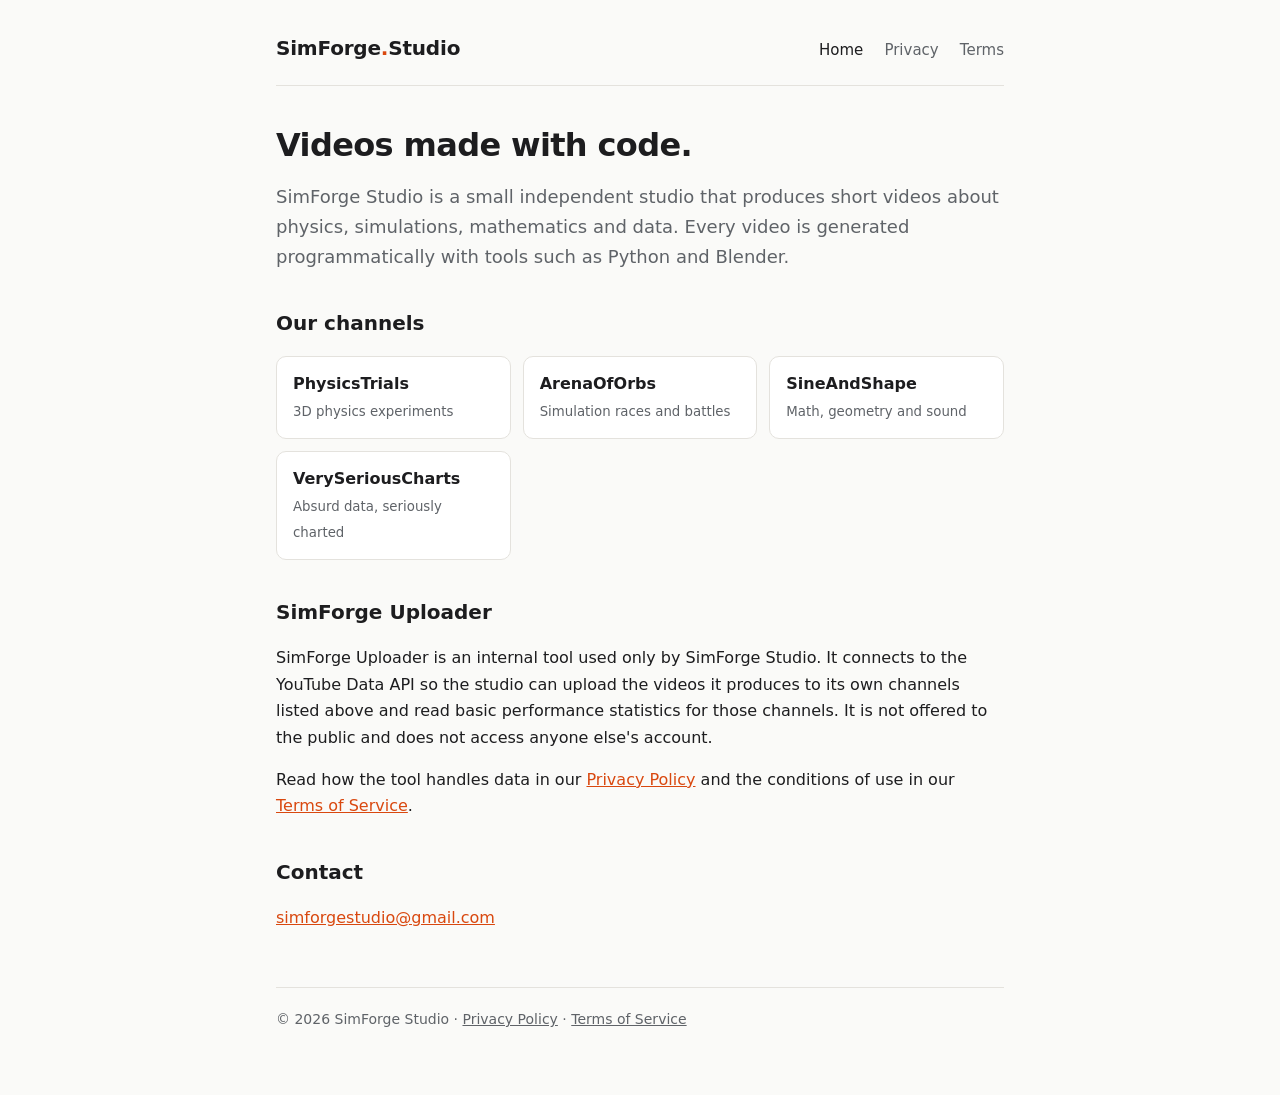
==== index.html @ 4a21b940 "Ana sayfa, gizlilik ve kullanım şartları Co-Authored-By: Claude Opus 5.5 <noreply@anthropic.com>" ====
<!doctype html>
<html lang="en">
<head>
  <meta charset="utf-8">
  <meta name="viewport" content="width=device-width, initial-scale=1">
  <title>SimForge Studio</title>
  <meta name="description" content="SimForge Studio makes short, code-generated physics, simulation, math and data videos for YouTube.">
  <link rel="stylesheet" href="style.css">
</head>
<body>
  <div class="wrap">
    <header>
      <a class="brand" href="./">SimForge<span>.</span>Studio</a>
      <nav>
        <a href="./" aria-current="page">Home</a>
        <a href="privacy.html">Privacy</a>
        <a href="terms.html">Terms</a>
      </nav>
    </header>

    <main>
      <h1>Videos made with code.</h1>
      <p class="lead">SimForge Studio is a small independent studio that produces short videos about
        physics, simulations, mathematics and data. Every video is generated programmatically with
        tools such as Python and Blender.</p>

      <h2>Our channels</h2>
      <ul class="channels">
        <li><strong>PhysicsTrials</strong><small>3D physics experiments</small></li>
        <li><strong>ArenaOfOrbs</strong><small>Simulation races and battles</small></li>
        <li><strong>SineAndShape</strong><small>Math, geometry and sound</small></li>
        <li><strong>VerySeriousCharts</strong><small>Absurd data, seriously charted</small></li>
      </ul>

      <h2>SimForge Uploader</h2>
      <p>SimForge Uploader is an internal tool used only by SimForge Studio. It connects to the
        YouTube Data API so the studio can upload the videos it produces to its own channels listed
        above and read basic performance statistics for those channels. It is not offered to the
        public and does not access anyone else's account.</p>
      <p>Read how the tool handles data in our <a href="privacy.html">Privacy Policy</a> and the
        conditions of use in our <a href="terms.html">Terms of Service</a>.</p>

      <h2>Contact</h2>
      <p><a href="mailto:simforgestudio@gmail.com">simforgestudio@gmail.com</a></p>
    </main>

    <footer>
      © 2026 SimForge Studio · <a href="privacy.html">Privacy Policy</a> · <a href="terms.html">Terms of Service</a>
    </footer>
  </div>
</body>
</html>
---- style.css ----
:root {
  --bg: #fafaf8;
  --fg: #1d1d1f;
  --muted: #5f6368;
  --accent: #d9480f;
  --line: #e4e2dd;
  --card: #ffffff;
}
@media (prefers-color-scheme: dark) {
  :root {
    --bg: #141416;
    --fg: #ececec;
    --muted: #a0a0a8;
    --accent: #ff8a4c;
    --line: #2c2c31;
    --card: #1c1c20;
  }
}
* { box-sizing: border-box; }
html { -webkit-text-size-adjust: 100%; }
body {
  margin: 0;
  background: var(--bg);
  color: var(--fg);
  font: 16px/1.65 system-ui, -apple-system, "Segoe UI", Roboto, sans-serif;
}
.wrap { max-width: 760px; margin: 0 auto; padding: 32px 16px 64px; }
header { display: flex; flex-wrap: wrap; align-items: baseline; justify-content: space-between; gap: 12px; padding-bottom: 20px; border-bottom: 1px solid var(--line); }
.brand { font-weight: 700; font-size: 20px; color: var(--fg); text-decoration: none; letter-spacing: -0.01em; }
.brand span { color: var(--accent); }
nav a { color: var(--muted); text-decoration: none; margin-left: 16px; font-size: 15px; }
nav a:first-child { margin-left: 0; }
nav a:hover, nav a[aria-current] { color: var(--fg); }
h1 { font-size: 32px; line-height: 1.2; letter-spacing: -0.02em; margin: 40px 0 12px; }
h2 { font-size: 20px; margin: 36px 0 8px; }
p, li { color: var(--fg); }
.lead { font-size: 18px; color: var(--muted); }
.muted { color: var(--muted); font-size: 14px; }
a { color: var(--accent); }
ul { padding-left: 22px; }
.channels { display: grid; grid-template-columns: repeat(auto-fit, minmax(200px, 1fr)); gap: 12px; padding: 0; list-style: none; }
.channels li { background: var(--card); border: 1px solid var(--line); border-radius: 10px; padding: 14px 16px; }
.channels strong { display: block; }
.channels small { color: var(--muted); }
footer { margin-top: 56px; padding-top: 20px; border-top: 1px solid var(--line); color: var(--muted); font-size: 14px; }
footer a { color: var(--muted); }
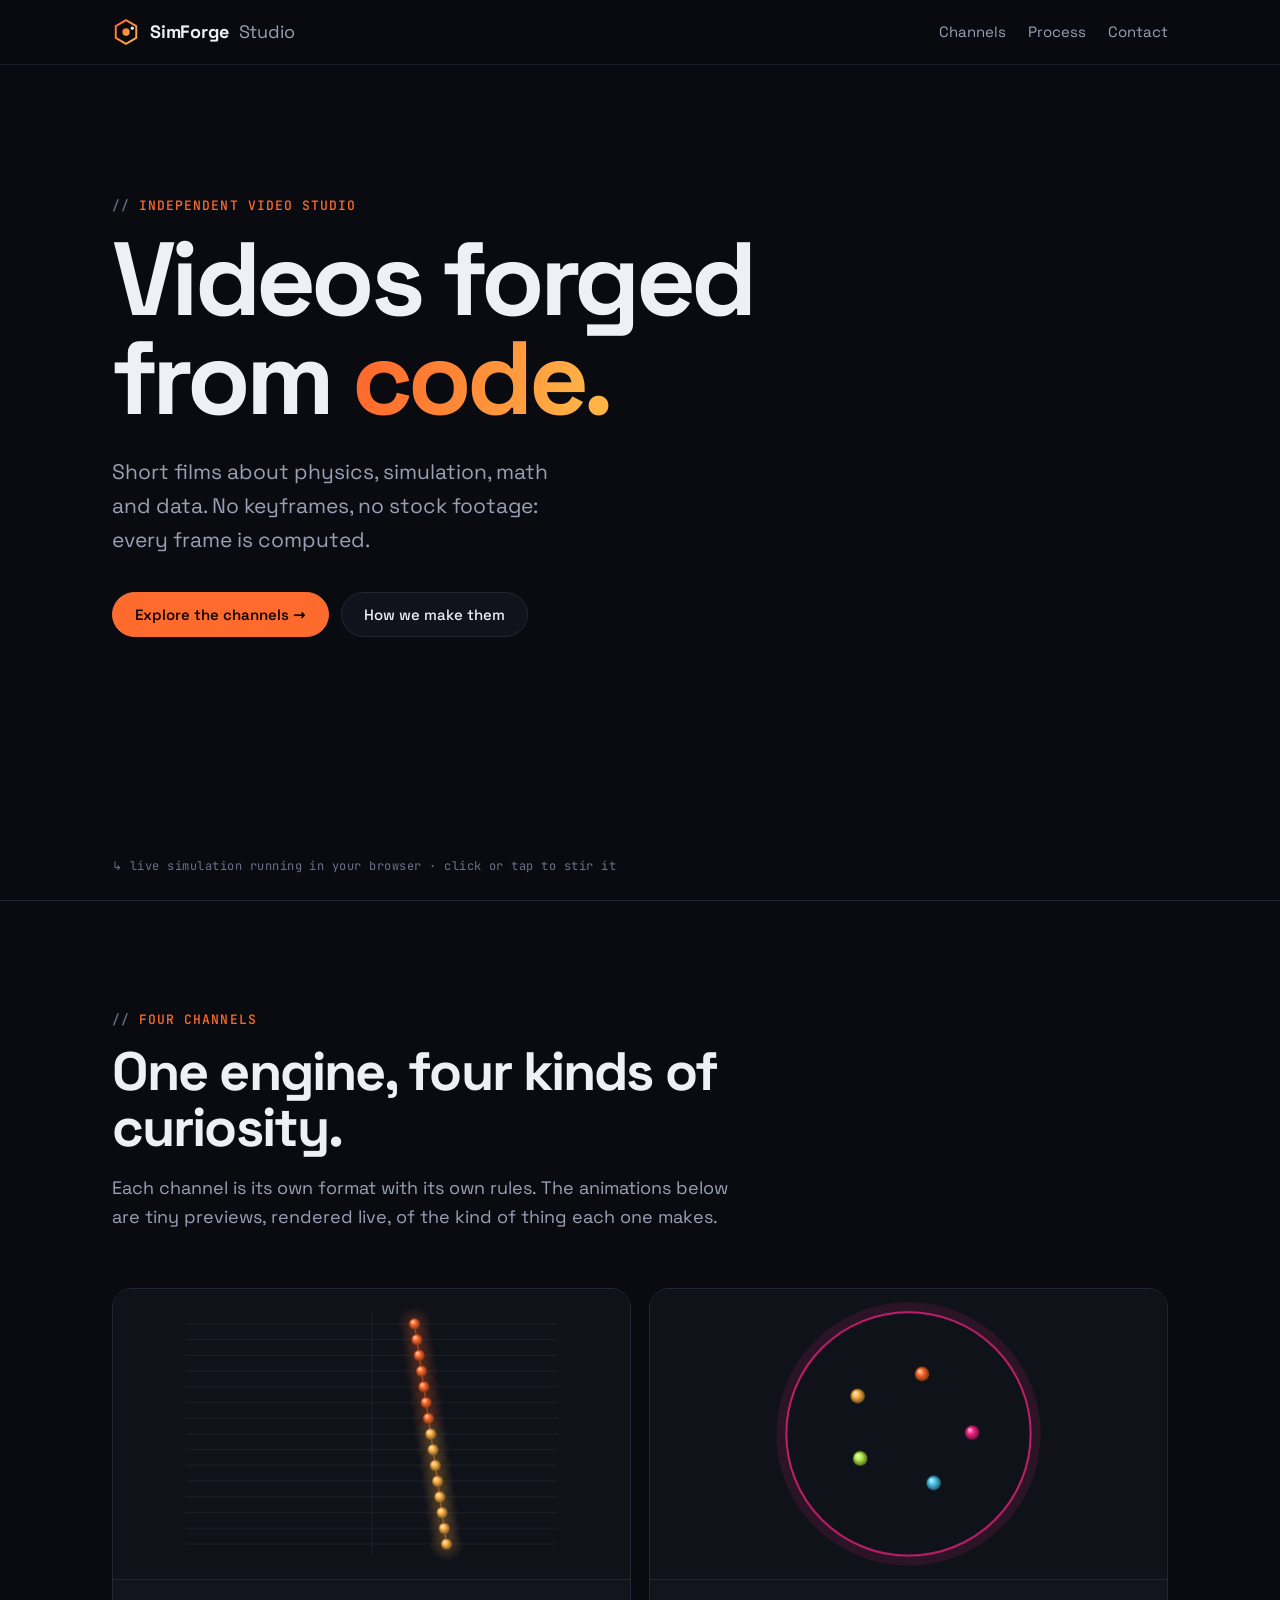
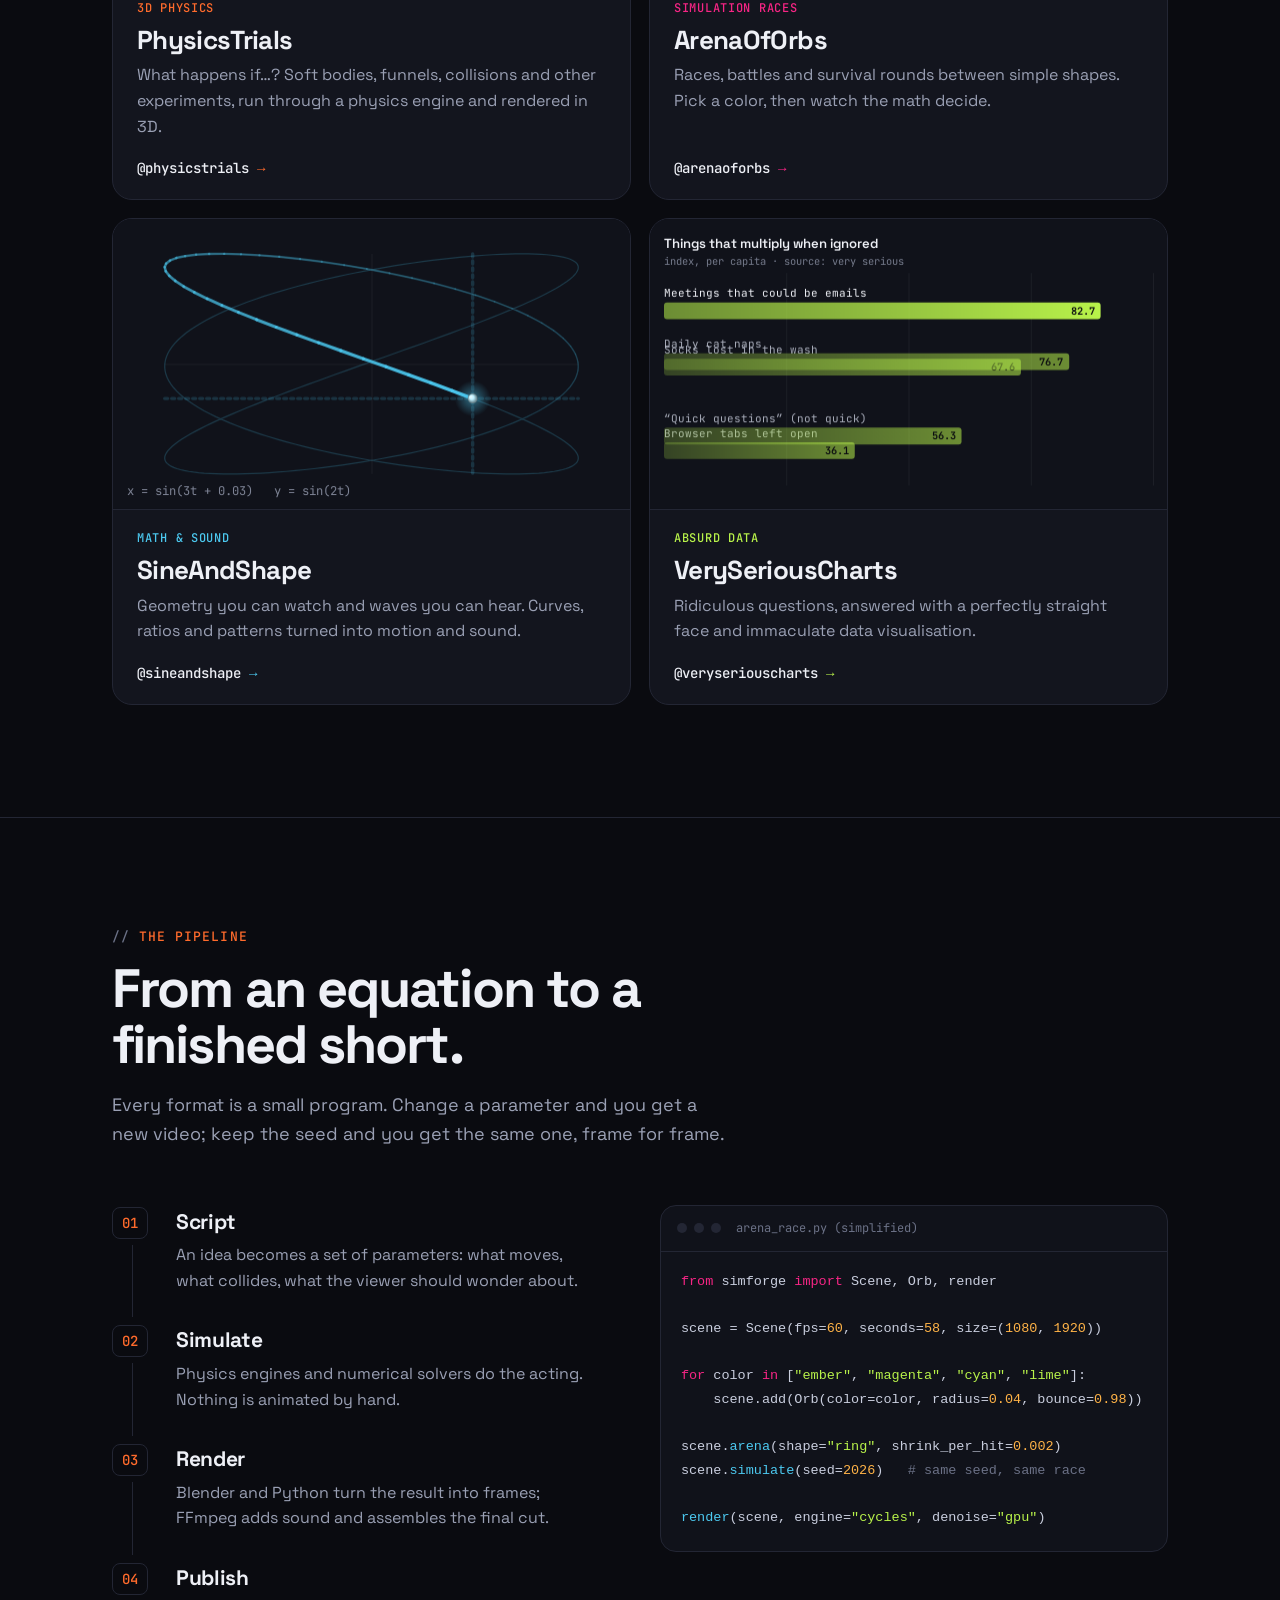
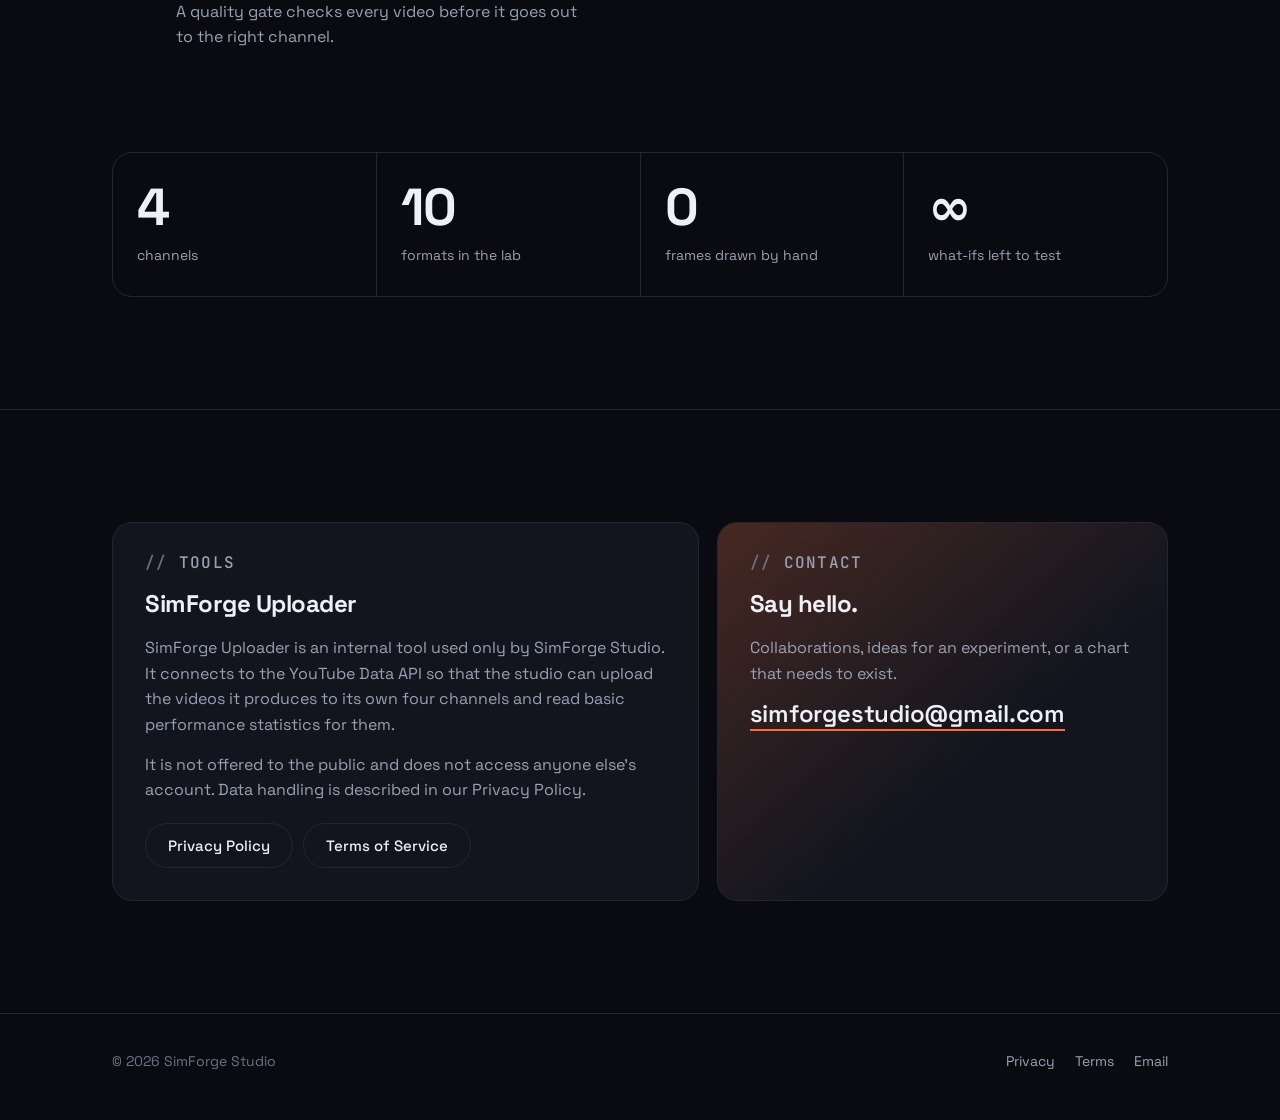
==== commit ea5381c8: "Tasarım: canlı simülasyonlu ana sayfa, kanal kartları, süreç bölümü; gömülü fontlar Co-Authored-By: " ====
--- a/index.html
+++ b/index.html
@@ -3,50 +3,183 @@
 <head>
   <meta charset="utf-8">
   <meta name="viewport" content="width=device-width, initial-scale=1">
-  <title>SimForge Studio</title>
-  <meta name="description" content="SimForge Studio makes short, code-generated physics, simulation, math and data videos for YouTube.">
+  <title>SimForge Studio · Videos forged from code</title>
+  <meta name="description" content="SimForge Studio is an independent studio making short videos about physics, simulation, math and data. Every frame is generated by code.">
+  <meta name="theme-color" content="#0a0b10">
+  <meta property="og:title" content="SimForge Studio">
+  <meta property="og:description" content="Short videos about physics, simulation, math and data. Every frame generated by code.">
+  <link rel="icon" href="favicon.svg" type="image/svg+xml">
+  <link rel="preload" href="fonts/space-grotesk.woff2" as="font" type="font/woff2" crossorigin>
   <link rel="stylesheet" href="style.css">
 </head>
 <body>
-  <div class="wrap">
-    <header>
-      <a class="brand" href="./">SimForge<span>.</span>Studio</a>
+  <header class="nav">
+    <div class="wrap">
+      <a class="logo" href="./" aria-label="SimForge Studio home">
+        <svg viewBox="0 0 32 32" aria-hidden="true"><defs><linearGradient id="lg" x1="0" y1="0" x2="1" y2="1"><stop offset="0" stop-color="#ff6b2c"/><stop offset="1" stop-color="#ffb347"/></linearGradient></defs><path d="M16 2.5 27.7 9.25v13.5L16 29.5 4.3 22.75V9.25Z" fill="none" stroke="url(#lg)" stroke-width="2.2" stroke-linejoin="round"/><circle cx="16" cy="16" r="4.2" fill="url(#lg)"/><circle cx="23.2" cy="11.6" r="1.8" fill="#eef0f6"/></svg>
+        SimForge <b>Studio</b>
+      </a>
       <nav>
-        <a href="./" aria-current="page">Home</a>
+        <a href="#channels">Channels</a>
+        <a href="#process" class="hide-sm">Process</a>
+        <a href="#contact">Contact</a>
+      </nav>
+    </div>
+  </header>
+
+  <main>
+    <section class="hero">
+      <canvas id="hero-sim" aria-hidden="true"></canvas>
+      <div class="wrap">
+        <p class="eyebrow">Independent video studio</p>
+        <h1>Videos forged from <em>code.</em></h1>
+        <p class="lead">Short films about physics, simulation, math and data. No keyframes, no stock
+          footage: every frame is computed.</p>
+        <div class="cta">
+          <a class="btn primary" href="#channels">Explore the channels →</a>
+          <a class="btn" href="#process">How we make them</a>
+        </div>
+      </div>
+      <div class="hint"><div class="wrap">↳ live simulation running in your browser · click or tap to stir it</div></div>
+    </section>
+
+    <section class="block" id="channels">
+      <div class="wrap">
+        <p class="eyebrow">Four channels</p>
+        <h2>One engine, four kinds of curiosity.</h2>
+        <p class="sub">Each channel is its own format with its own rules. The animations below are
+          tiny previews, rendered live, of the kind of thing each one makes.</p>
+
+        <div class="channels">
+          <article class="channel physics">
+            <canvas data-sim="pendulum" aria-label="Animated pendulum wave"></canvas>
+            <div class="body">
+              <span class="tag">3D physics</span>
+              <h3>PhysicsTrials</h3>
+              <p>What happens if…? Soft bodies, funnels, collisions and other experiments, run
+                through a physics engine and rendered in 3D.</p>
+              <a class="watch" href="https://www.youtube.com/@physicstrials" rel="noopener">@physicstrials <span>→</span></a>
+            </div>
+          </article>
+
+          <article class="channel arena">
+            <canvas data-sim="arena" aria-label="Animated orbs bouncing inside a ring"></canvas>
+            <div class="body">
+              <span class="tag">Simulation races</span>
+              <h3>ArenaOfOrbs</h3>
+              <p>Races, battles and survival rounds between simple shapes. Pick a color, then
+                watch the math decide.</p>
+              <a class="watch" href="https://www.youtube.com/@arenaoforbs" rel="noopener">@arenaoforbs <span>→</span></a>
+            </div>
+          </article>
+
+          <article class="channel sine">
+            <canvas data-sim="lissajous" aria-label="Animated Lissajous curve"></canvas>
+            <div class="body">
+              <span class="tag">Math &amp; sound</span>
+              <h3>SineAndShape</h3>
+              <p>Geometry you can watch and waves you can hear. Curves, ratios and patterns
+                turned into motion and sound.</p>
+              <a class="watch" href="https://www.youtube.com/@sineandshape" rel="noopener">@sineandshape <span>→</span></a>
+            </div>
+          </article>
+
+          <article class="channel charts">
+            <canvas data-sim="charts" aria-label="Animated bar chart with absurd categories"></canvas>
+            <div class="body">
+              <span class="tag">Absurd data</span>
+              <h3>VerySeriousCharts</h3>
+              <p>Ridiculous questions, answered with a perfectly straight face and immaculate
+                data visualisation.</p>
+              <a class="watch" href="https://www.youtube.com/@veryseriouscharts" rel="noopener">@veryseriouscharts <span>→</span></a>
+            </div>
+          </article>
+        </div>
+      </div>
+    </section>
+
+    <section class="block" id="process">
+      <div class="wrap">
+        <p class="eyebrow">The pipeline</p>
+        <h2>From an equation to a finished short.</h2>
+        <p class="sub">Every format is a small program. Change a parameter and you get a new video;
+          keep the seed and you get the same one, frame for frame.</p>
+
+        <div class="process">
+          <ol class="steps">
+            <li><h3>Script</h3><p>An idea becomes a set of parameters: what moves, what collides,
+              what the viewer should wonder about.</p></li>
+            <li><h3>Simulate</h3><p>Physics engines and numerical solvers do the acting. Nothing is
+              animated by hand.</p></li>
+            <li><h3>Render</h3><p>Blender and Python turn the result into frames; FFmpeg adds sound
+              and assembles the final cut.</p></li>
+            <li><h3>Publish</h3><p>A quality gate checks every video before it goes out to the right
+              channel.</p></li>
+          </ol>
+
+          <div class="code" aria-label="Simplified example of a video format written in Python">
+            <div class="bar"><i></i><i></i><i></i><span>arena_race.py (simplified)</span></div>
+<pre><span class="k">from</span> simforge <span class="k">import</span> Scene, Orb, render
+
+scene = Scene(fps=<span class="n">60</span>, seconds=<span class="n">58</span>, size=(<span class="n">1080</span>, <span class="n">1920</span>))
+
+<span class="k">for</span> color <span class="k">in</span> [<span class="s">"ember"</span>, <span class="s">"magenta"</span>, <span class="s">"cyan"</span>, <span class="s">"lime"</span>]:
+    scene.add(Orb(color=color, radius=<span class="n">0.04</span>, bounce=<span class="n">0.98</span>))
+
+scene.<span class="f">arena</span>(shape=<span class="s">"ring"</span>, shrink_per_hit=<span class="n">0.002</span>)
+scene.<span class="f">simulate</span>(seed=<span class="n">2026</span>)   <span class="c"># same seed, same race</span>
+
+<span class="f">render</span>(scene, engine=<span class="s">"cycles"</span>, denoise=<span class="s">"gpu"</span>)</pre>
+          </div>
+        </div>
+
+        <div class="stats">
+          <div><strong>4</strong><span>channels</span></div>
+          <div><strong>10</strong><span>formats in the lab</span></div>
+          <div><strong>0</strong><span>frames drawn by hand</span></div>
+          <div><strong>∞</strong><span>what-ifs left to test</span></div>
+        </div>
+      </div>
+    </section>
+
+    <section class="block" id="contact">
+      <div class="wrap">
+        <div class="split">
+          <div class="panel" id="uploader">
+            <p class="eyebrow">Tools</p>
+            <h3>SimForge Uploader</h3>
+            <p>SimForge Uploader is an internal tool used only by SimForge Studio. It connects to the
+              YouTube Data API so that the studio can upload the videos it produces to its own four
+              channels and read basic performance statistics for them.</p>
+            <p>It is not offered to the public and does not access anyone else's account. Data
+              handling is described in our Privacy Policy.</p>
+            <div class="links">
+              <a class="btn" href="privacy.html">Privacy Policy</a>
+              <a class="btn" href="terms.html">Terms of Service</a>
+            </div>
+          </div>
+          <div class="panel contact">
+            <p class="eyebrow">Contact</p>
+            <h3>Say hello.</h3>
+            <p>Collaborations, ideas for an experiment, or a chart that needs to exist.</p>
+            <a class="mail" href="mailto:simforgestudio@gmail.com">simforgestudio@gmail.com</a>
+          </div>
+        </div>
+      </div>
+    </section>
+  </main>
+
+  <footer class="site">
+    <div class="wrap">
+      <span>© 2026 SimForge Studio</span>
+      <nav>
         <a href="privacy.html">Privacy</a>
         <a href="terms.html">Terms</a>
+        <a href="mailto:simforgestudio@gmail.com">Email</a>
       </nav>
-    </header>
+    </div>
+  </footer>
 
-    <main>
-      <h1>Videos made with code.</h1>
-      <p class="lead">SimForge Studio is a small independent studio that produces short videos about
-        physics, simulations, mathematics and data. Every video is generated programmatically with
-        tools such as Python and Blender.</p>
-
-      <h2>Our channels</h2>
-      <ul class="channels">
-        <li><strong>PhysicsTrials</strong><small>3D physics experiments</small></li>
-        <li><strong>ArenaOfOrbs</strong><small>Simulation races and battles</small></li>
-        <li><strong>SineAndShape</strong><small>Math, geometry and sound</small></li>
-        <li><strong>VerySeriousCharts</strong><small>Absurd data, seriously charted</small></li>
-      </ul>
-
-      <h2>SimForge Uploader</h2>
-      <p>SimForge Uploader is an internal tool used only by SimForge Studio. It connects to the
-        YouTube Data API so the studio can upload the videos it produces to its own channels listed
-        above and read basic performance statistics for those channels. It is not offered to the
-        public and does not access anyone else's account.</p>
-      <p>Read how the tool handles data in our <a href="privacy.html">Privacy Policy</a> and the
-        conditions of use in our <a href="terms.html">Terms of Service</a>.</p>
-
-      <h2>Contact</h2>
-      <p><a href="mailto:simforgestudio@gmail.com">simforgestudio@gmail.com</a></p>
-    </main>
-
-    <footer>
-      © 2026 SimForge Studio · <a href="privacy.html">Privacy Policy</a> · <a href="terms.html">Terms of Service</a>
-    </footer>
-  </div>
+  <script src="sims.js" defer></script>
 </body>
 </html>
--- a/style.css
+++ b/style.css
@@ -1,46 +1,232 @@
+@font-face {
+  font-family: "Space Grotesk";
+  src: url("fonts/space-grotesk.woff2") format("woff2");
+  font-weight: 400 700;
+  font-display: swap;
+}
+@font-face {
+  font-family: "JetBrains Mono";
+  src: url("fonts/jetbrains-mono.woff2") format("woff2");
+  font-weight: 400 600;
+  font-display: swap;
+}
+
 :root {
-  --bg: #fafaf8;
-  --fg: #1d1d1f;
-  --muted: #5f6368;
-  --accent: #d9480f;
-  --line: #e4e2dd;
-  --card: #ffffff;
-}
-@media (prefers-color-scheme: dark) {
-  :root {
-    --bg: #141416;
-    --fg: #ececec;
-    --muted: #a0a0a8;
-    --accent: #ff8a4c;
-    --line: #2c2c31;
-    --card: #1c1c20;
-  }
-}
+  color-scheme: dark;
+  --bg: #0a0b10;
+  --bg-2: #10121a;
+  --card: #13151e;
+  --line: #232634;
+  --fg: #eef0f6;
+  --muted: #9aa0b4;
+  --dim: #6b7186;
+  --forge: #ff6b2c;
+  --forge-2: #ffb347;
+  --c-physics: #ff6b2c;
+  --c-arena: #f72585;
+  --c-sine: #4cc9f0;
+  --c-charts: #b8f24a;
+  --sans: "Space Grotesk", system-ui, -apple-system, "Segoe UI", Roboto, sans-serif;
+  --mono: "JetBrains Mono", ui-monospace, "Cascadia Code", Consolas, monospace;
+  --wrap: 1120px;
+}
+
 * { box-sizing: border-box; }
-html { -webkit-text-size-adjust: 100%; }
+html { -webkit-text-size-adjust: 100%; scroll-behavior: smooth; }
+@media (prefers-reduced-motion: reduce) { html { scroll-behavior: auto; } }
 body {
   margin: 0;
   background: var(--bg);
   color: var(--fg);
-  font: 16px/1.65 system-ui, -apple-system, "Segoe UI", Roboto, sans-serif;
-}
-.wrap { max-width: 760px; margin: 0 auto; padding: 32px 16px 64px; }
-header { display: flex; flex-wrap: wrap; align-items: baseline; justify-content: space-between; gap: 12px; padding-bottom: 20px; border-bottom: 1px solid var(--line); }
-.brand { font-weight: 700; font-size: 20px; color: var(--fg); text-decoration: none; letter-spacing: -0.01em; }
-.brand span { color: var(--accent); }
-nav a { color: var(--muted); text-decoration: none; margin-left: 16px; font-size: 15px; }
-nav a:first-child { margin-left: 0; }
-nav a:hover, nav a[aria-current] { color: var(--fg); }
-h1 { font-size: 32px; line-height: 1.2; letter-spacing: -0.02em; margin: 40px 0 12px; }
-h2 { font-size: 20px; margin: 36px 0 8px; }
-p, li { color: var(--fg); }
-.lead { font-size: 18px; color: var(--muted); }
-.muted { color: var(--muted); font-size: 14px; }
-a { color: var(--accent); }
-ul { padding-left: 22px; }
-.channels { display: grid; grid-template-columns: repeat(auto-fit, minmax(200px, 1fr)); gap: 12px; padding: 0; list-style: none; }
-.channels li { background: var(--card); border: 1px solid var(--line); border-radius: 10px; padding: 14px 16px; }
-.channels strong { display: block; }
-.channels small { color: var(--muted); }
-footer { margin-top: 56px; padding-top: 20px; border-top: 1px solid var(--line); color: var(--muted); font-size: 14px; }
-footer a { color: var(--muted); }
+  font: 400 17px/1.6 var(--sans);
+  -webkit-font-smoothing: antialiased;
+  overflow-x: hidden;
+}
+a { color: inherit; }
+img, canvas, svg { display: block; }
+::selection { background: var(--forge); color: #000; }
+
+.wrap { max-width: var(--wrap); margin: 0 auto; padding: 0 16px; }
+@media (min-width: 720px) { .wrap { padding: 0 32px; } }
+
+.mono { font-family: var(--mono); }
+.eyebrow {
+  font: 500 13px/1 var(--mono);
+  letter-spacing: 0.08em;
+  text-transform: uppercase;
+  color: var(--forge);
+  margin: 0 0 18px;
+}
+.eyebrow::before { content: "// "; color: var(--dim); }
+
+/* ---------- nav ---------- */
+.nav {
+  position: fixed; inset: 0 0 auto 0; z-index: 20;
+  backdrop-filter: blur(12px); -webkit-backdrop-filter: blur(12px);
+  background: color-mix(in srgb, var(--bg) 72%, transparent);
+  border-bottom: 1px solid color-mix(in srgb, var(--line) 70%, transparent);
+}
+.nav .wrap { display: flex; align-items: center; justify-content: space-between; height: 64px; gap: 16px; }
+.logo { display: flex; align-items: center; gap: 10px; text-decoration: none; font-weight: 700; letter-spacing: -0.01em; font-size: 18px; white-space: nowrap; }
+.logo svg { width: 28px; height: 28px; flex: none; }
+.logo b { font-weight: 400; color: var(--muted); }
+.nav nav { display: flex; gap: 22px; }
+.nav nav a { text-decoration: none; color: var(--muted); font-size: 15px; transition: color .2s; }
+.nav nav a:hover, .nav nav a[aria-current] { color: var(--fg); }
+@media (max-width: 560px) {
+  .nav nav { gap: 14px; }
+  .nav nav .hide-sm { display: none; }
+  .logo b { display: none; }
+}
+
+/* ---------- hero ---------- */
+.hero {
+  position: relative;
+  min-height: min(100svh, 980px);
+  display: flex; align-items: center;
+  overflow: hidden;
+  isolation: isolate;
+}
+#hero-sim { position: absolute; inset: 0; width: 100%; height: 100%; z-index: -1; cursor: crosshair; }
+.hero::after {
+  content: ""; position: absolute; inset: 0; z-index: -1; pointer-events: none;
+  background:
+    radial-gradient(60% 50% at 20% 35%, color-mix(in srgb, var(--bg) 85%, transparent), transparent 70%),
+    linear-gradient(to bottom, transparent 70%, var(--bg));
+}
+.hero .wrap { width: 100%; padding-top: 96px; padding-bottom: 160px; pointer-events: none; }
+.hero h1 {
+  font-size: clamp(44px, 8.4vw, 104px);
+  line-height: 0.95;
+  letter-spacing: -0.045em;
+  font-weight: 700;
+  margin: 0 0 28px;
+  max-width: 11ch;
+}
+.hero h1 em {
+  font-style: normal;
+  background: linear-gradient(100deg, var(--forge) 10%, var(--forge-2) 90%);
+  -webkit-background-clip: text; background-clip: text; color: transparent;
+}
+.hero p.lead { font-size: clamp(18px, 2.1vw, 21px); color: var(--muted); max-width: 34ch; margin: 0 0 36px; }
+.cta { display: flex; flex-wrap: wrap; gap: 12px; pointer-events: auto; }
+.btn {
+  display: inline-flex; align-items: center; gap: 10px;
+  padding: 14px 22px; border-radius: 999px;
+  font: 500 15px/1 var(--sans); text-decoration: none;
+  border: 1px solid var(--line); background: color-mix(in srgb, var(--card) 80%, transparent);
+  transition: transform .2s, border-color .2s, background .2s;
+}
+.btn:hover { transform: translateY(-2px); border-color: var(--muted); }
+.btn.primary { background: var(--forge); border-color: var(--forge); color: #140700; font-weight: 600; }
+.btn.primary:hover { background: var(--forge-2); border-color: var(--forge-2); }
+.hint {
+  position: absolute; left: 0; right: 0; bottom: 28px;
+  font: 12px/1 var(--mono); color: var(--dim); letter-spacing: 0.04em;
+  pointer-events: none;
+}
+.hint .wrap { padding-top: 0; padding-bottom: 0; }
+
+/* ---------- sections ---------- */
+section.block { padding: 112px 0; border-top: 1px solid var(--line); }
+section.block h2 {
+  font-size: clamp(32px, 4.6vw, 54px); line-height: 1.04; letter-spacing: -0.035em;
+  font-weight: 700; margin: 0 0 18px; max-width: 18ch;
+}
+section.block .sub { color: var(--muted); max-width: 52ch; margin: 0 0 56px; font-size: 18px; }
+
+/* ---------- channels ---------- */
+.channels { display: grid; gap: 18px; grid-template-columns: 1fr; }
+@media (min-width: 760px) { .channels { grid-template-columns: 1fr 1fr; } }
+.channel {
+  --c: var(--forge);
+  position: relative; overflow: hidden;
+  background: var(--card); border: 1px solid var(--line); border-radius: 20px;
+  display: flex; flex-direction: column;
+  transition: border-color .3s, transform .3s;
+}
+.channel:hover { border-color: color-mix(in srgb, var(--c) 55%, var(--line)); transform: translateY(-3px); }
+.channel canvas { width: 100%; aspect-ratio: 16 / 9; background: var(--bg-2); border-bottom: 1px solid var(--line); }
+.channel .body { padding: 22px 24px 24px; display: flex; flex-direction: column; gap: 8px; flex: 1; }
+.channel .tag { font: 500 12px/1 var(--mono); color: var(--c); letter-spacing: 0.06em; text-transform: uppercase; }
+.channel h3 { margin: 4px 0 0; font-size: 26px; letter-spacing: -0.025em; line-height: 1.1; }
+.channel p { margin: 0; color: var(--muted); font-size: 16px; }
+.channel a.watch {
+  margin-top: auto; padding-top: 14px;
+  font: 500 14px/1 var(--mono); color: var(--fg); text-decoration: none;
+  display: inline-flex; gap: 8px; align-items: center;
+}
+.channel a.watch span { color: var(--c); transition: transform .2s; }
+.channel a.watch:hover span { transform: translateX(4px); }
+.channel.physics { --c: var(--c-physics); }
+.channel.arena   { --c: var(--c-arena); }
+.channel.sine    { --c: var(--c-sine); }
+.channel.charts  { --c: var(--c-charts); }
+
+/* ---------- process ---------- */
+.process { display: grid; gap: 40px; grid-template-columns: 1fr; align-items: start; }
+@media (min-width: 900px) { .process { grid-template-columns: 1fr 1.05fr; gap: 64px; } }
+.steps { list-style: none; margin: 0; padding: 0; counter-reset: s; }
+.steps li { counter-increment: s; position: relative; padding: 0 0 30px 64px; }
+.steps li::before {
+  content: "0" counter(s);
+  position: absolute; left: 0; top: 2px;
+  font: 500 14px/1 var(--mono); color: var(--forge);
+  border: 1px solid var(--line); border-radius: 8px; padding: 8px 9px;
+}
+.steps li::after { content: ""; position: absolute; left: 20px; top: 40px; bottom: 6px; width: 1px; background: var(--line); }
+.steps li:last-child::after { display: none; }
+.steps h3 { margin: 0 0 4px; font-size: 21px; letter-spacing: -0.015em; }
+.steps p { margin: 0; color: var(--muted); font-size: 16px; }
+
+.code {
+  background: var(--bg-2); border: 1px solid var(--line); border-radius: 16px; overflow: hidden;
+  font: 13.5px/1.75 var(--mono);
+}
+.code .bar { display: flex; gap: 7px; align-items: center; padding: 12px 16px; border-bottom: 1px solid var(--line); color: var(--dim); font-size: 12px; }
+.code .bar i { width: 10px; height: 10px; border-radius: 50%; background: var(--line); }
+.code .bar span { margin-left: 8px; }
+.code pre { margin: 0; padding: 18px 20px 22px; overflow-x: auto; color: #c9cede; }
+.code .k { color: var(--c-arena); }
+.code .f { color: var(--c-sine); }
+.code .s { color: var(--c-charts); }
+.code .n { color: var(--forge-2); }
+.code .c { color: var(--dim); }
+
+/* ---------- stats ---------- */
+.stats { display: grid; grid-template-columns: repeat(2, 1fr); gap: 1px; background: var(--line); border: 1px solid var(--line); border-radius: 20px; overflow: hidden; margin-top: 72px; }
+@media (min-width: 760px) { .stats { grid-template-columns: repeat(4, 1fr); } }
+.stats div { background: var(--bg); padding: 28px 24px; }
+.stats strong { display: block; font-size: clamp(36px, 4.4vw, 52px); letter-spacing: -0.04em; line-height: 1; margin-bottom: 8px; }
+.stats span { color: var(--muted); font-size: 14px; }
+
+/* ---------- uploader + contact ---------- */
+.split { display: grid; gap: 18px; grid-template-columns: 1fr; }
+@media (min-width: 900px) { .split { grid-template-columns: 1.3fr 1fr; } }
+.panel { background: var(--card); border: 1px solid var(--line); border-radius: 20px; padding: 32px; }
+@media (max-width: 560px) { .panel { padding: 24px 20px; } }
+.panel h3 { margin: 0 0 12px; font-size: 24px; letter-spacing: -0.02em; }
+.panel p { color: var(--muted); margin: 0 0 14px; font-size: 16px; }
+.panel .links { display: flex; flex-wrap: wrap; gap: 10px; margin-top: 20px; }
+.panel.contact { background: linear-gradient(140deg, color-mix(in srgb, var(--forge) 22%, var(--card)), var(--card) 60%); }
+.mail { font: 600 clamp(18px, 2.4vw, 24px)/1.2 var(--sans); letter-spacing: -0.01em; text-decoration: none; word-break: break-all; border-bottom: 2px solid var(--forge); }
+
+/* ---------- footer ---------- */
+footer.site { border-top: 1px solid var(--line); padding: 36px 0 48px; color: var(--dim); font-size: 14px; }
+footer.site .wrap { display: flex; flex-wrap: wrap; justify-content: space-between; gap: 16px; }
+footer.site nav { display: flex; gap: 20px; }
+footer.site a { color: var(--muted); text-decoration: none; }
+footer.site a:hover { color: var(--fg); }
+
+/* ---------- legal pages ---------- */
+.legal { padding: 136px 0 96px; }
+.legal .wrap { max-width: 760px; }
+.legal h1 { font-size: clamp(38px, 6vw, 60px); letter-spacing: -0.04em; line-height: 1; margin: 0 0 14px; }
+.legal .date { font: 13px/1 var(--mono); color: var(--dim); margin: 0 0 48px; }
+.legal h2 { font-size: 21px; letter-spacing: -0.015em; margin: 44px 0 10px; }
+.legal p, .legal li { color: #c3c8d6; font-size: 16.5px; }
+.legal ul { padding-left: 20px; }
+.legal li { margin-bottom: 8px; }
+.legal a { color: var(--forge-2); text-underline-offset: 3px; overflow-wrap: anywhere; }
+.legal code { font: 14px var(--mono); color: var(--c-sine); background: var(--bg-2); border: 1px solid var(--line); border-radius: 6px; padding: 1px 6px; }
+.legal .intro { font-size: 19px; color: var(--muted); }
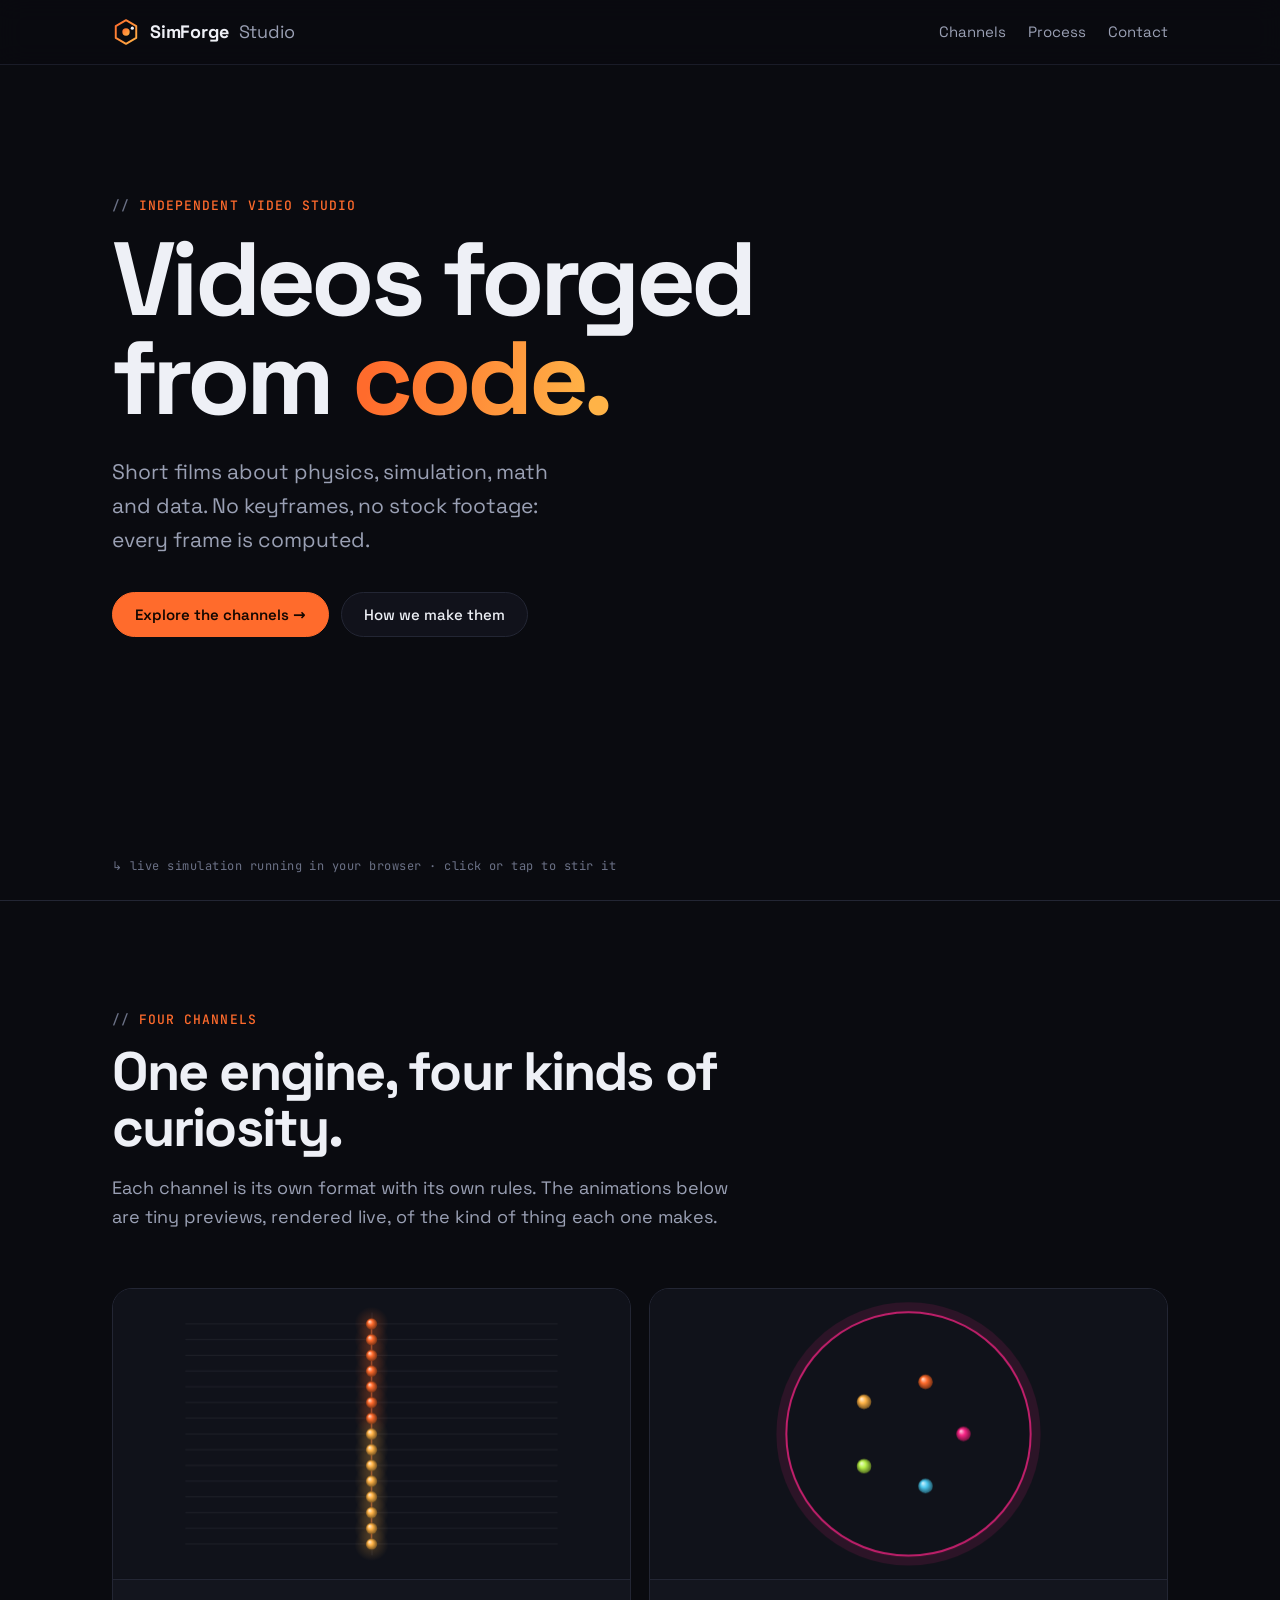
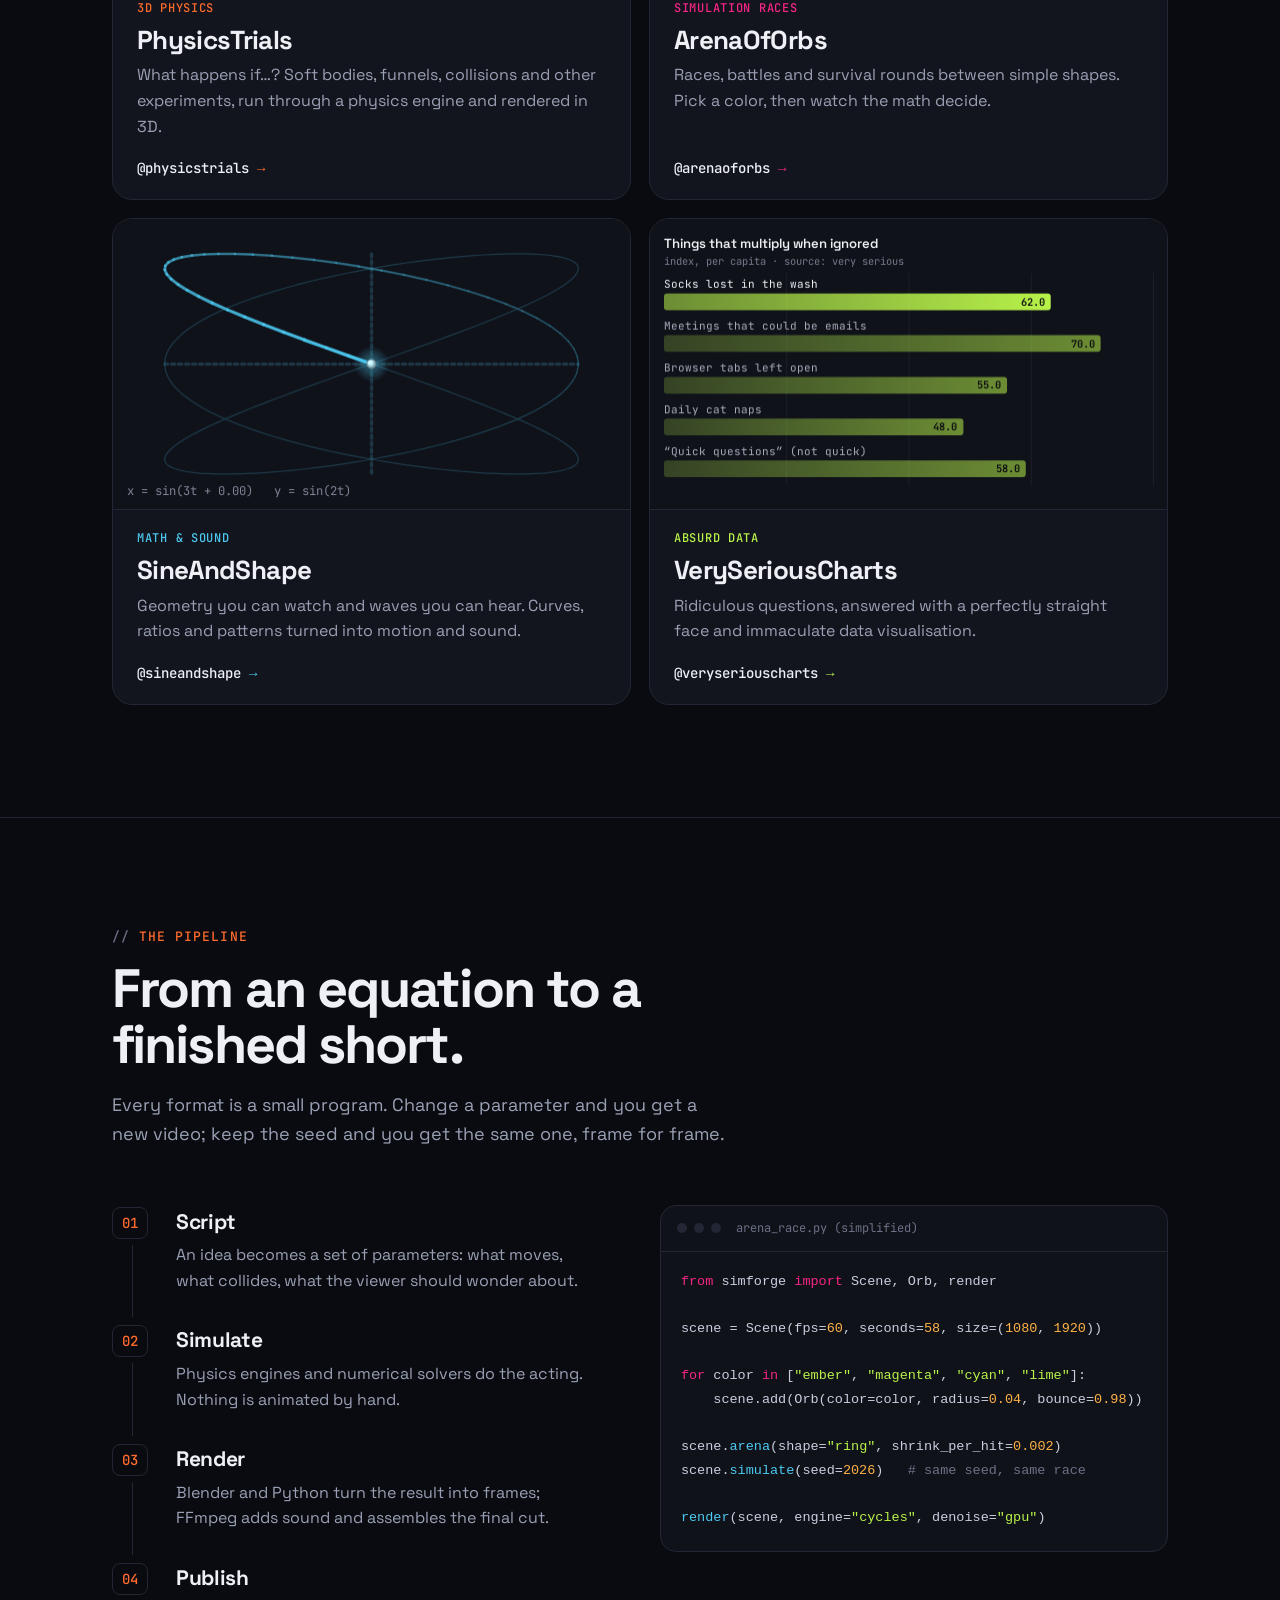
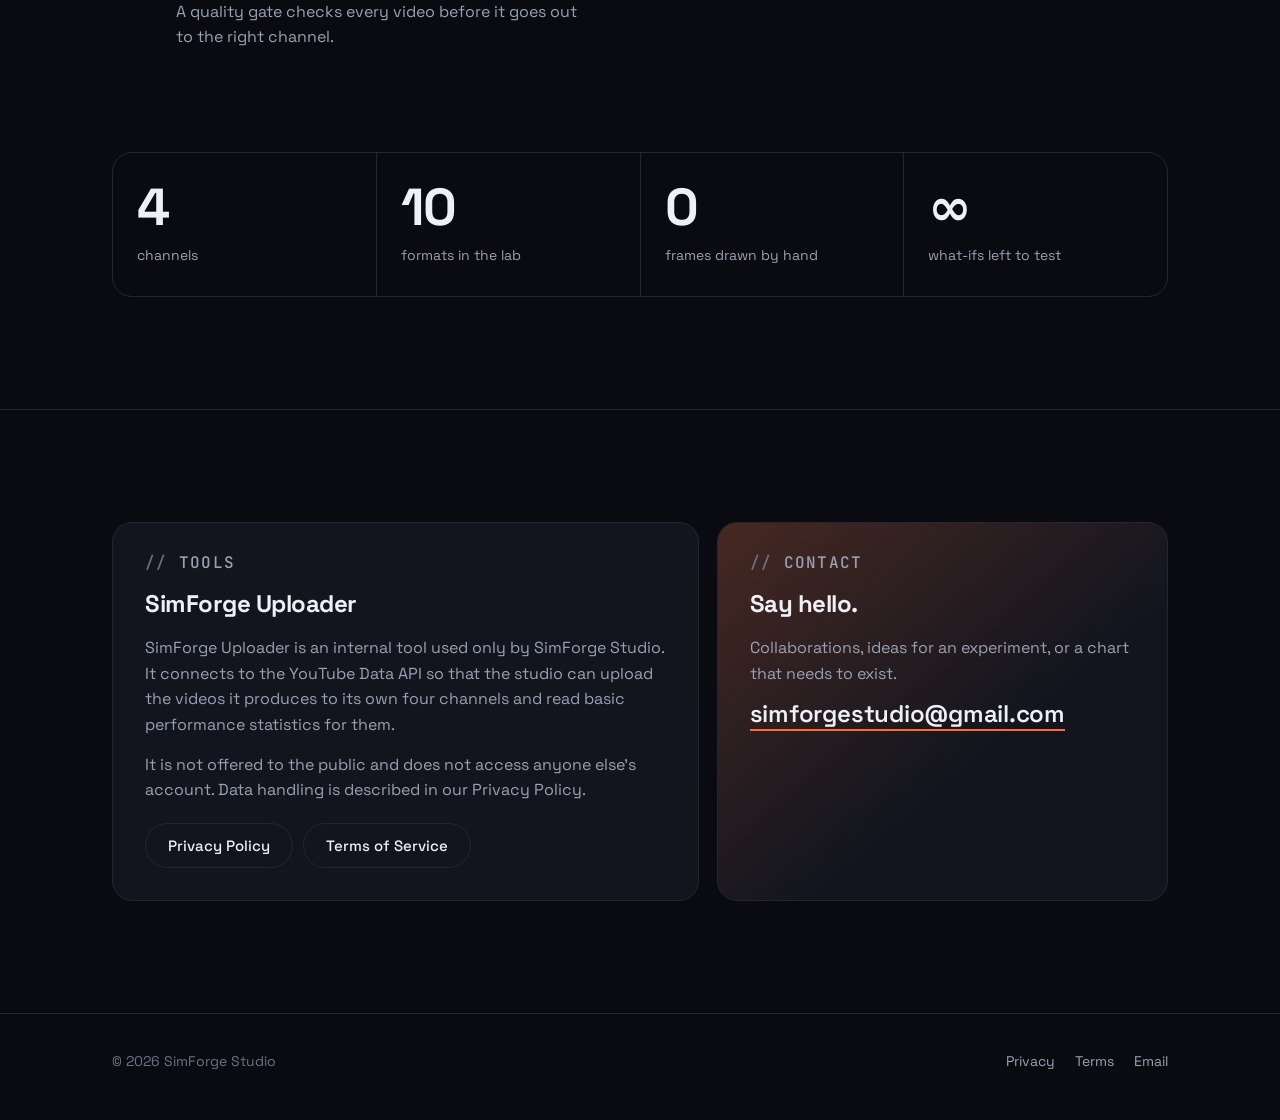
==== commit 253c1361: "Güvenlik: CSP ve referrer politikası Co-Authored-By: Claude Opus 5.5 <noreply@anthropic.com>" ====
--- a/index.html
+++ b/index.html
@@ -2,6 +2,8 @@
 <html lang="en">
 <head>
   <meta charset="utf-8">
+  <meta http-equiv="Content-Security-Policy" content="default-src 'none'; script-src 'self'; style-src 'self'; font-src 'self'; img-src 'self'; base-uri 'none'; form-action 'none'">
+  <meta name="referrer" content="strict-origin-when-cross-origin">
   <meta name="viewport" content="width=device-width, initial-scale=1">
   <title>SimForge Studio · Videos forged from code</title>
   <meta name="description" content="SimForge Studio is an independent studio making short videos about physics, simulation, math and data. Every frame is generated by code.">
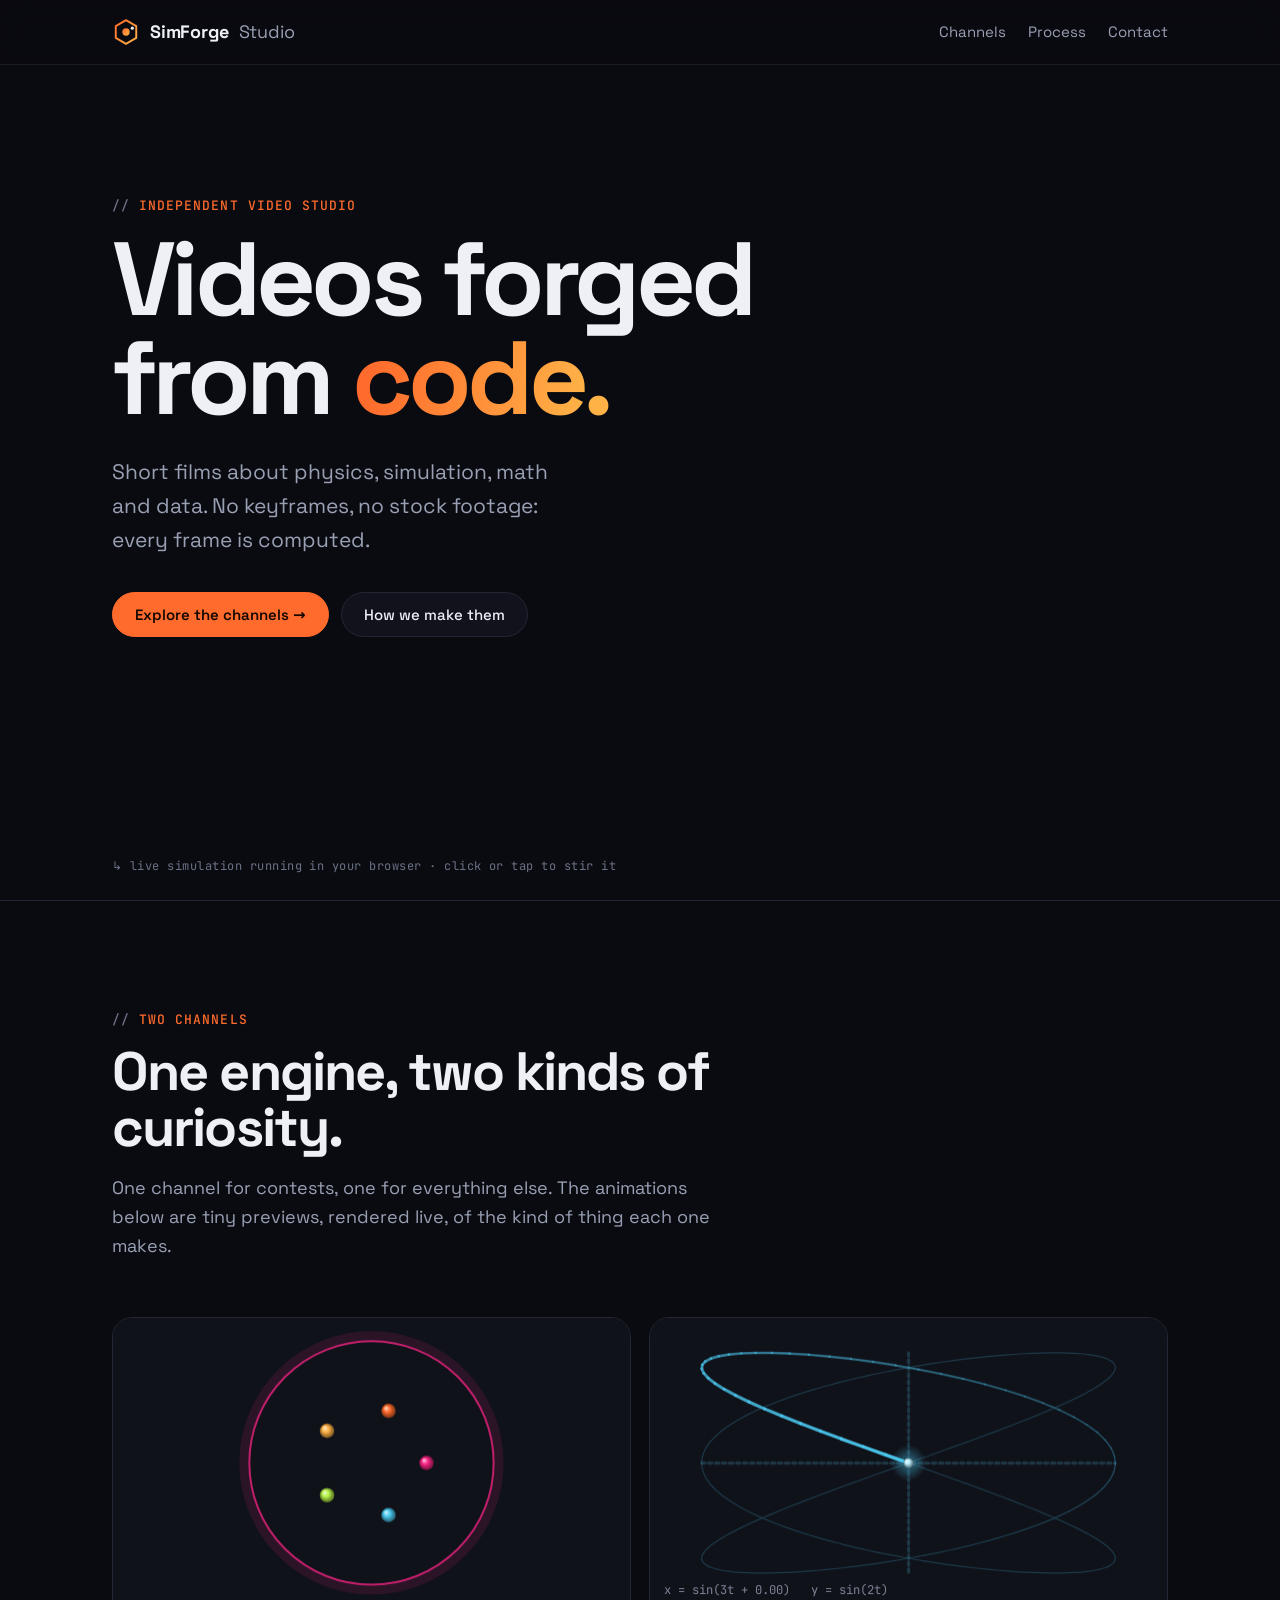
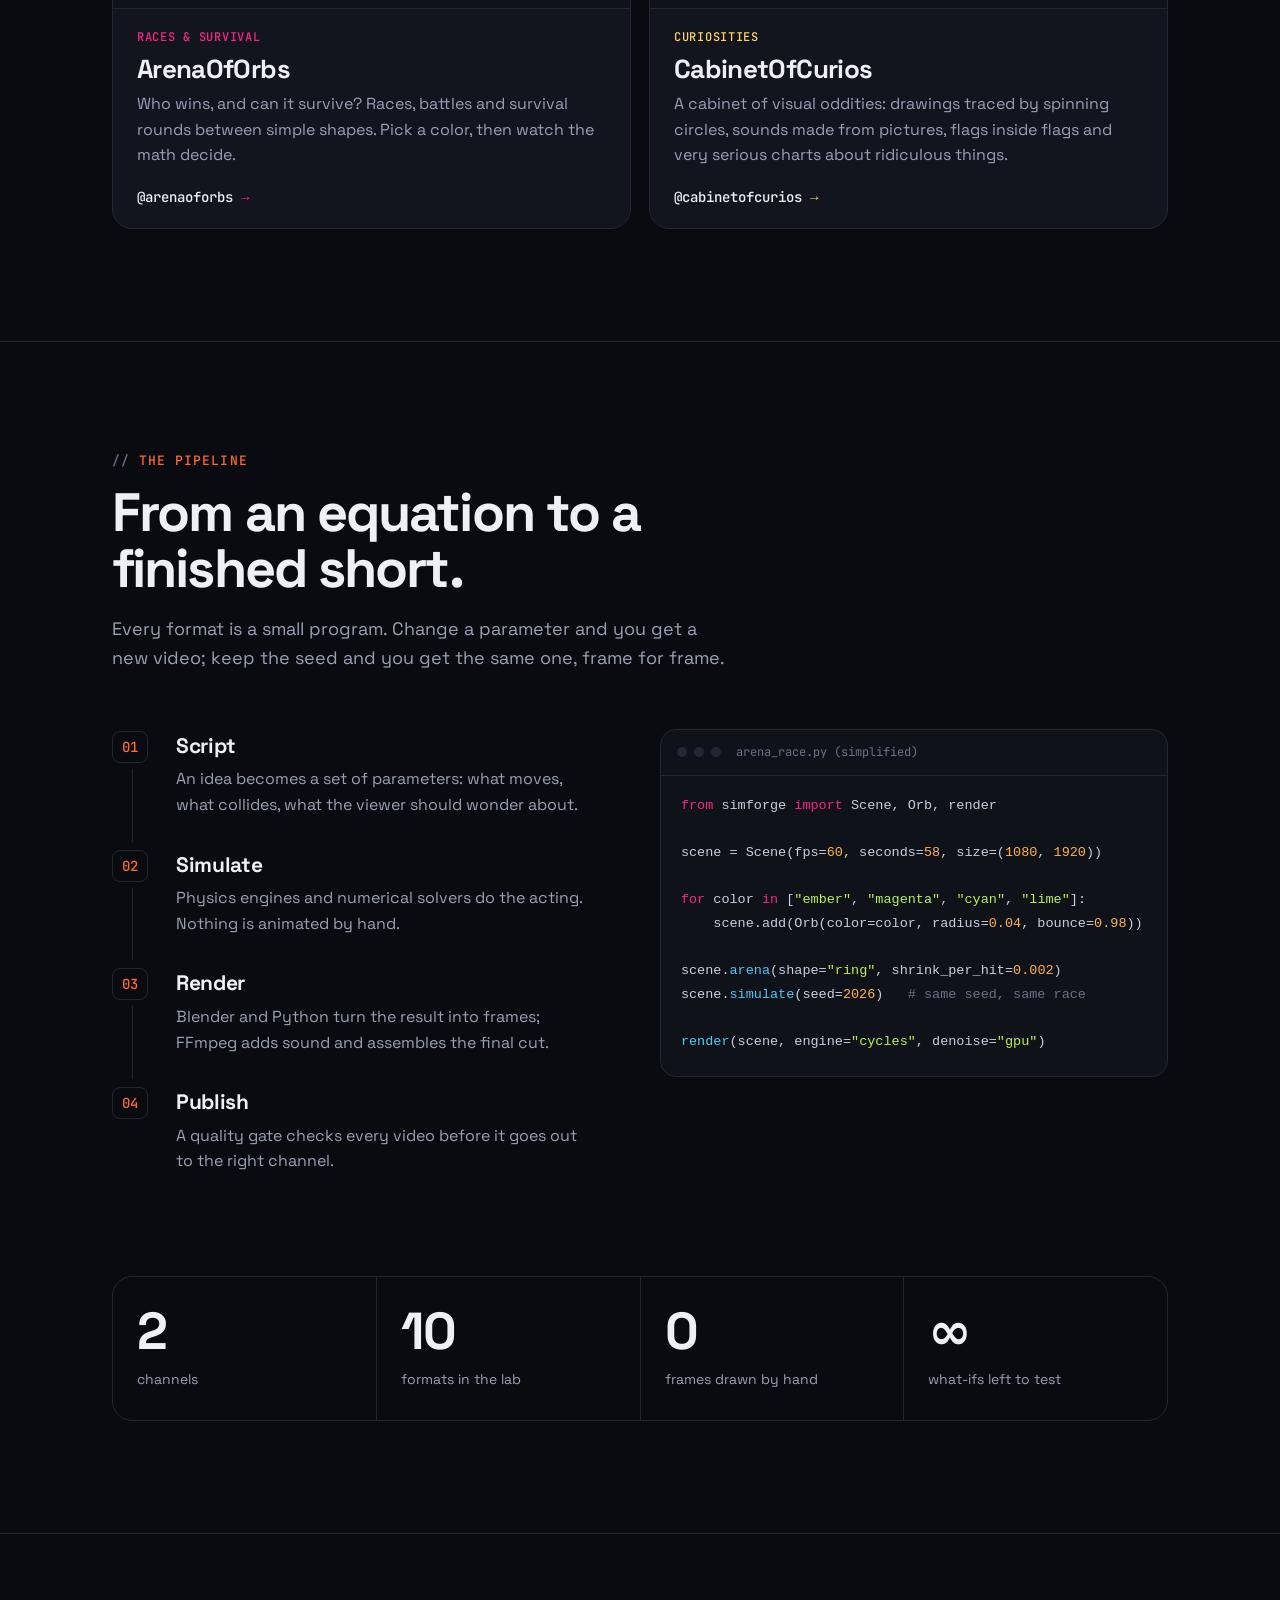
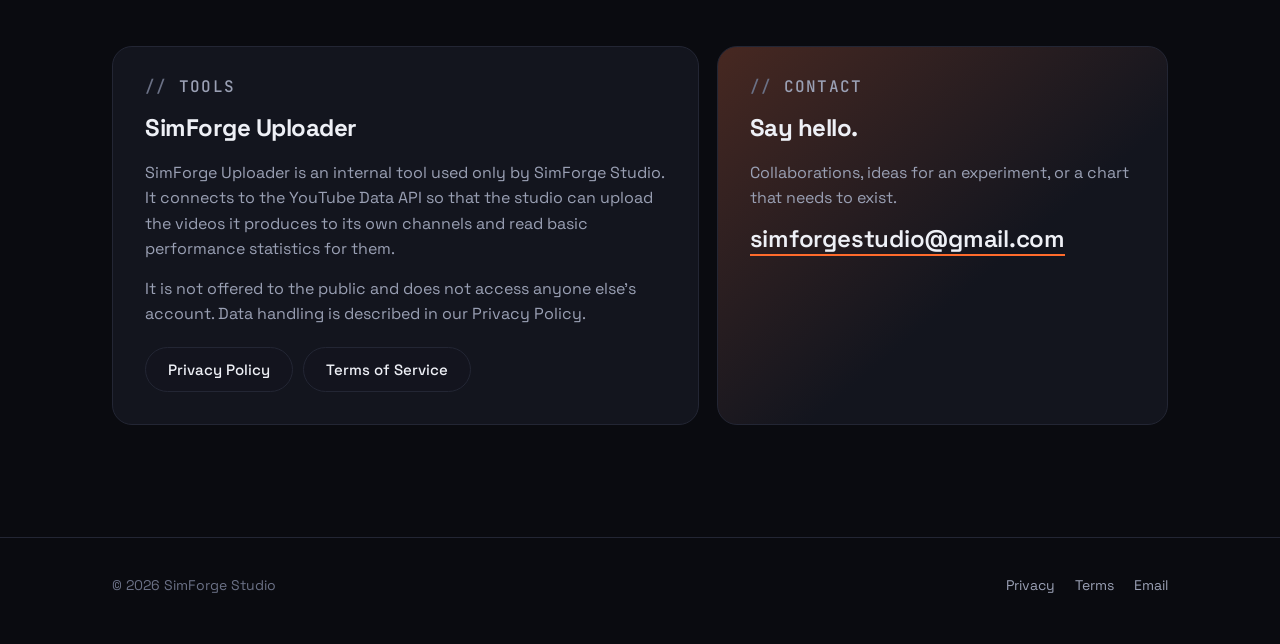
==== commit fc4c46ba: "İki kanal: ArenaOfOrbs + CabinetOfCurios (uyuyan kanallar kaldırıldı, dönen merak kartı) Co-Authored" ====
--- a/index.html
+++ b/index.html
@@ -47,53 +47,31 @@
 
     <section class="block" id="channels">
       <div class="wrap">
-        <p class="eyebrow">Four channels</p>
-        <h2>One engine, four kinds of curiosity.</h2>
-        <p class="sub">Each channel is its own format with its own rules. The animations below are
+        <p class="eyebrow">Two channels</p>
+        <h2>One engine, two kinds of curiosity.</h2>
+        <p class="sub">One channel for contests, one for everything else. The animations below are
           tiny previews, rendered live, of the kind of thing each one makes.</p>
 
         <div class="channels">
-          <article class="channel physics">
-            <canvas data-sim="pendulum" aria-label="Animated pendulum wave"></canvas>
-            <div class="body">
-              <span class="tag">3D physics</span>
-              <h3>PhysicsTrials</h3>
-              <p>What happens if…? Soft bodies, funnels, collisions and other experiments, run
-                through a physics engine and rendered in 3D.</p>
-              <a class="watch" href="https://www.youtube.com/@physicstrials" rel="noopener">@physicstrials <span>→</span></a>
-            </div>
-          </article>
-
           <article class="channel arena">
             <canvas data-sim="arena" aria-label="Animated orbs bouncing inside a ring"></canvas>
             <div class="body">
-              <span class="tag">Simulation races</span>
+              <span class="tag">Races &amp; survival</span>
               <h3>ArenaOfOrbs</h3>
-              <p>Races, battles and survival rounds between simple shapes. Pick a color, then
-                watch the math decide.</p>
+              <p>Who wins, and can it survive? Races, battles and survival rounds between simple
+                shapes. Pick a color, then watch the math decide.</p>
               <a class="watch" href="https://www.youtube.com/@arenaoforbs" rel="noopener">@arenaoforbs <span>→</span></a>
             </div>
           </article>
 
-          <article class="channel sine">
-            <canvas data-sim="lissajous" aria-label="Animated Lissajous curve"></canvas>
+          <article class="channel curios">
+            <canvas data-sim="cabinet" aria-label="Animated curiosities: a Lissajous curve and a bar chart, taking turns"></canvas>
             <div class="body">
-              <span class="tag">Math &amp; sound</span>
-              <h3>SineAndShape</h3>
-              <p>Geometry you can watch and waves you can hear. Curves, ratios and patterns
-                turned into motion and sound.</p>
-              <a class="watch" href="https://www.youtube.com/@sineandshape" rel="noopener">@sineandshape <span>→</span></a>
-            </div>
-          </article>
-
-          <article class="channel charts">
-            <canvas data-sim="charts" aria-label="Animated bar chart with absurd categories"></canvas>
-            <div class="body">
-              <span class="tag">Absurd data</span>
-              <h3>VerySeriousCharts</h3>
-              <p>Ridiculous questions, answered with a perfectly straight face and immaculate
-                data visualisation.</p>
-              <a class="watch" href="https://www.youtube.com/@veryseriouscharts" rel="noopener">@veryseriouscharts <span>→</span></a>
+              <span class="tag">Curiosities</span>
+              <h3>CabinetOfCurios</h3>
+              <p>A cabinet of visual oddities: drawings traced by spinning circles, sounds made
+                from pictures, flags inside flags and very serious charts about ridiculous things.</p>
+              <a class="watch" href="https://www.youtube.com/@cabinetofcurios" rel="noopener">@cabinetofcurios <span>→</span></a>
             </div>
           </article>
         </div>
@@ -136,7 +114,7 @@
         </div>
 
         <div class="stats">
-          <div><strong>4</strong><span>channels</span></div>
+          <div><strong>2</strong><span>channels</span></div>
           <div><strong>10</strong><span>formats in the lab</span></div>
           <div><strong>0</strong><span>frames drawn by hand</span></div>
           <div><strong>∞</strong><span>what-ifs left to test</span></div>
@@ -151,7 +129,7 @@
             <p class="eyebrow">Tools</p>
             <h3>SimForge Uploader</h3>
             <p>SimForge Uploader is an internal tool used only by SimForge Studio. It connects to the
-              YouTube Data API so that the studio can upload the videos it produces to its own four
+              YouTube Data API so that the studio can upload the videos it produces to its own
               channels and read basic performance statistics for them.</p>
             <p>It is not offered to the public and does not access anyone else's account. Data
               handling is described in our Privacy Policy.</p>
--- a/style.css
+++ b/style.css
@@ -26,6 +26,7 @@
   --c-arena: #f72585;
   --c-sine: #4cc9f0;
   --c-charts: #b8f24a;
+  --c-curios: #ffd166;
   --sans: "Space Grotesk", system-ui, -apple-system, "Segoe UI", Roboto, sans-serif;
   --mono: "JetBrains Mono", ui-monospace, "Cascadia Code", Consolas, monospace;
   --wrap: 1120px;
@@ -162,6 +163,7 @@
 .channel.arena   { --c: var(--c-arena); }
 .channel.sine    { --c: var(--c-sine); }
 .channel.charts  { --c: var(--c-charts); }
+.channel.curios  { --c: var(--c-curios); }
 
 /* ---------- process ---------- */
 .process { display: grid; gap: 40px; grid-template-columns: 1fr; align-items: start; }
